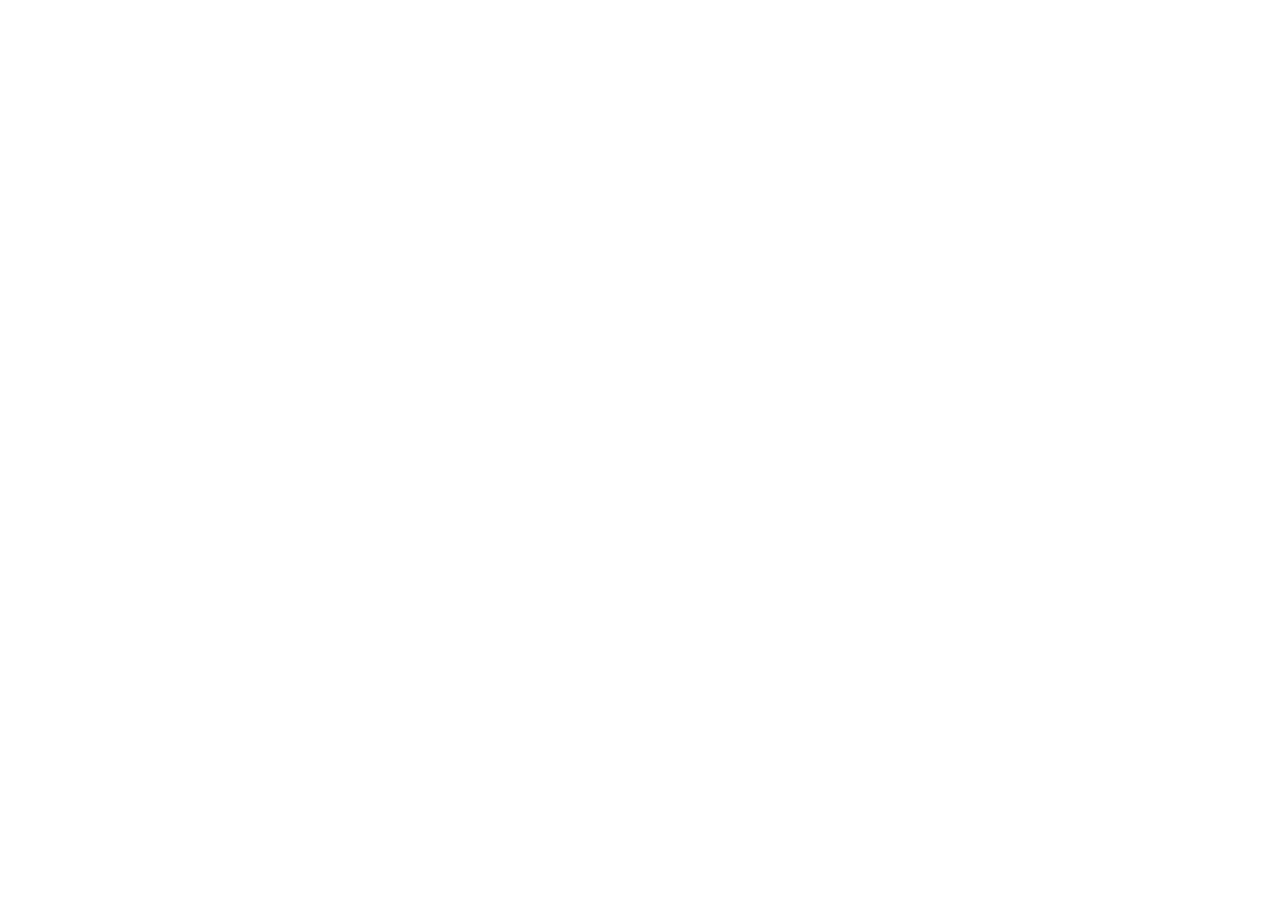
==== public/index.html @ b25719ca "Add Pathfinder Table: PF2e Remaster app for a GM and up to six players Separate GM and player joinin" ====
<!doctype html>
<html lang="en">
<head>
  <meta charset="utf-8">
  <meta name="viewport" content="width=device-width, initial-scale=1">
  <title>Pathfinder Table</title>
  <link rel="stylesheet" href="/css/style.css">
  <link rel="icon" href="data:image/svg+xml,<svg xmlns='http://www.w3.org/2000/svg' viewBox='0 0 32 32'><path d='M16 2 29 9v14L16 30 3 23V9z' fill='%23a33b2b'/><text x='16' y='21' font-size='13' text-anchor='middle' fill='white' font-family='serif'>20</text></svg>">
</head>
<body>
  <div id="app"></div>
  <script type="module" src="/js/main.js"></script>
</body>
</html>
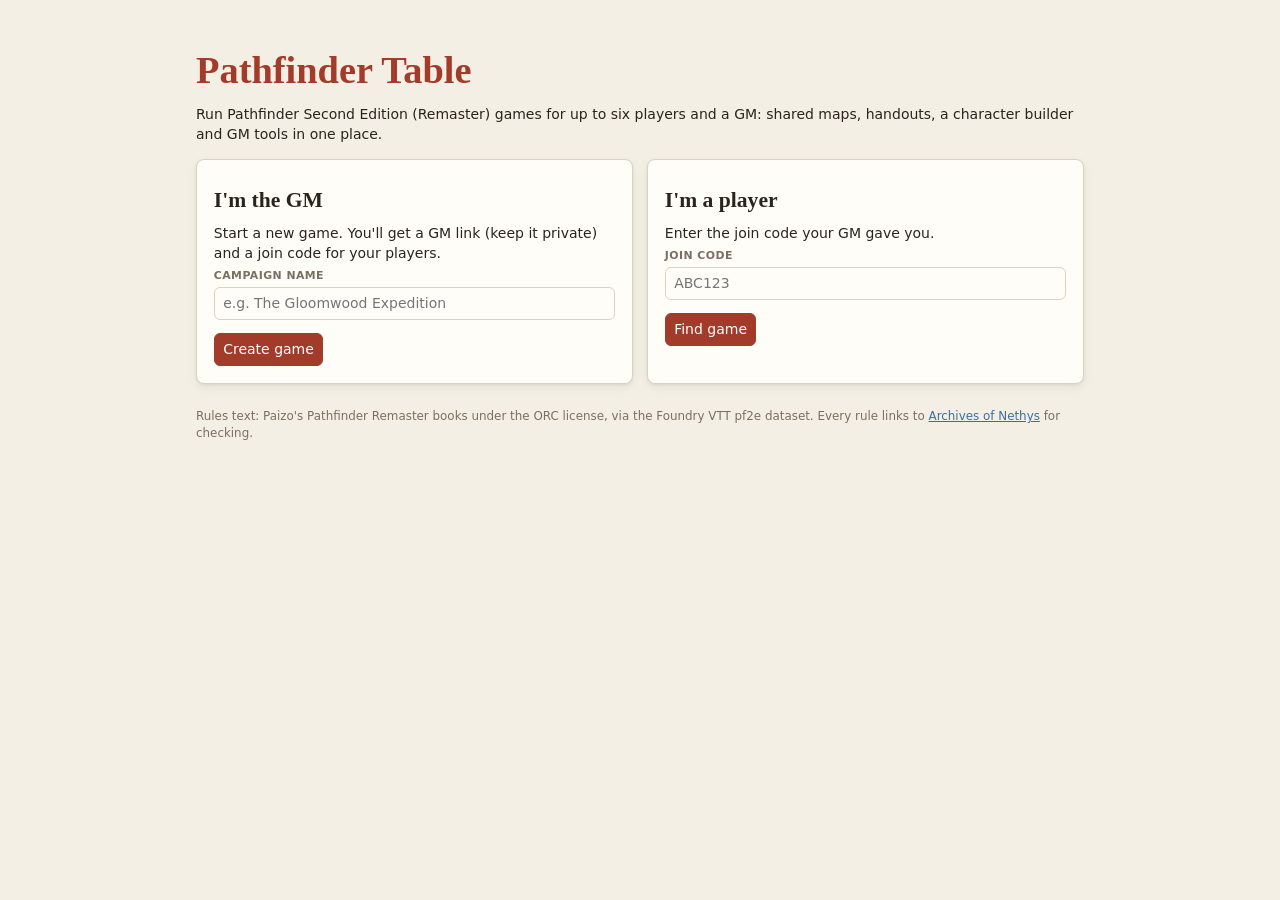
==== commit 2b5ae585: "Add a hosted version that runs without a server The GM's browser runs the shared game engine and kee" ====
--- a/public/index.html
+++ b/public/index.html
@@ -2,13 +2,20 @@
 <html lang="en">
 <head>
   <meta charset="utf-8">
-  <meta name="viewport" content="width=device-width, initial-scale=1">
+  <meta name="viewport" content="width=device-width, initial-scale=1, viewport-fit=cover">
+  <meta name="theme-color" content="#a33b2b">
+  <meta name="apple-mobile-web-app-capable" content="yes">
+  <meta name="mobile-web-app-capable" content="yes">
+  <meta name="apple-mobile-web-app-status-bar-style" content="default">
+  <meta name="apple-mobile-web-app-title" content="PF Table">
+  <link rel="manifest" href="/manifest.webmanifest">
+  <link rel="apple-touch-icon" href="/icons/apple-touch-icon.png">
   <title>Pathfinder Table</title>
-  <link rel="stylesheet" href="/css/style.css">
+  <link rel="stylesheet" href="css/style.css">
   <link rel="icon" href="data:image/svg+xml,<svg xmlns='http://www.w3.org/2000/svg' viewBox='0 0 32 32'><path d='M16 2 29 9v14L16 30 3 23V9z' fill='%23a33b2b'/><text x='16' y='21' font-size='13' text-anchor='middle' fill='white' font-family='serif'>20</text></svg>">
 </head>
 <body>
   <div id="app"></div>
-  <script type="module" src="/js/main.js"></script>
+  <script type="module" src="js/main.js"></script>
 </body>
 </html>
--- a/public/css/style.css
+++ b/public/css/style.css
@@ -0,0 +1,406 @@
+:root {
+  --bg: #f4efe4; --panel: #fffdf8; --panel2: #f0e9db; --ink: #2a241d; --muted: #7a6f62; --line: #ddd2bf;
+  --accent: #a33b2b; --accent-ink: #fff; --accent2: #3b6ea5; --ok: #3d7a3a; --warn: #a86a10;
+  --parchment: #f3e4c0; --parchment-ink: #3b2a14; --radius: 8px; --shadow: 0 1px 3px rgba(0,0,0,.08), 0 4px 12px rgba(0,0,0,.05);
+  font-family: system-ui, -apple-system, "Segoe UI", Roboto, sans-serif; color-scheme: light;
+}
+@media (prefers-color-scheme: dark) {
+  :root:not([data-theme="light"]) { --bg: #17161a; --panel: #211f24; --panel2: #2a272e; --ink: #ece6dc; --muted: #a39a8e; --line: #3a363f;
+    --accent: #c9513d; --accent2: #6b9bd1; --ok: #6cbf68; --warn: #e0a84a; color-scheme: dark; }
+}
+:root[data-theme="dark"] { --bg: #17161a; --panel: #211f24; --panel2: #2a272e; --ink: #ece6dc; --muted: #a39a8e; --line: #3a363f;
+    --accent: #c9513d; --accent2: #6b9bd1; --ok: #6cbf68; --warn: #e0a84a; color-scheme: dark; }
+* { box-sizing: border-box; }
+html, body { margin: 0; height: 100%; }
+body { background: var(--bg); color: var(--ink); font-size: 14px; line-height: 1.45; }
+a { color: var(--accent2); }
+h1, h2, h3, h4 { margin: .4em 0 .3em; font-family: Georgia, "Times New Roman", serif; }
+h2 { font-size: 1.35rem; } h3 { font-size: 1.1rem; } h4 { font-size: .98rem; }
+p { margin: .35em 0; }
+input, select, textarea, button, .button {
+  font: inherit; color: var(--ink); background: var(--panel); border: 1px solid var(--line); border-radius: 6px; padding: .4em .6em;
+}
+textarea { width: 100%; resize: vertical; }
+input[type=checkbox] { width: auto; }
+button, .button { cursor: pointer; background: var(--panel2); text-decoration: none; display: inline-flex; align-items: center; gap: .3em; white-space: nowrap; }
+button:hover:not(:disabled), .button:hover { filter: brightness(.95); }
+button:disabled { opacity: .45; cursor: not-allowed; }
+button.primary { background: var(--accent); color: var(--accent-ink); border-color: var(--accent); }
+button.danger { background: var(--accent); }
+.brand.link { border: none; background: none; padding: 0; font-size: 1em; }
+.big-code { font-size: 1.6em; }
+.dialog { display: flex; flex-direction: column; gap: .6em; }
+button.small, .button.small { padding: .2em .5em; font-size: .85em; }
+button.icon { background: none; border: none; padding: 0 .25em; color: var(--muted); }
+button.link { background: none; border: none; padding: 0; color: var(--accent2); text-align: left; white-space: normal; }
+button.link.strong { font-weight: 600; color: var(--ink); }
+button.active { background: var(--accent2); color: #fff; border-color: var(--accent2); }
+.muted { color: var(--muted); } .warn { color: var(--warn); } .ok { color: var(--ok); } .error { color: var(--accent); }
+.hint { color: var(--muted); font-size: .88em; display: block; margin: .3em 0; }
+.pre { white-space: pre-wrap; }
+.row { display: flex; gap: .5em; align-items: center; }
+.row.wrap { flex-wrap: wrap; } .row.between { justify-content: space-between; } .row.end { justify-content: flex-end; }
+.spacer { flex: 1; }
+.grid2, .grid3 { display: grid; gap: .6em; grid-template-columns: repeat(2, minmax(0, 1fr)); }
+.grid3 { grid-template-columns: repeat(3, minmax(0, 1fr)); }
+.cols2 { display: grid; grid-template-columns: 1fr 1fr; gap: 1em; }
+.field { display: flex; flex-direction: column; gap: .2em; margin: .3em 0; }
+.field .lbl, .lbl { font-size: .78em; text-transform: uppercase; letter-spacing: .04em; color: var(--muted); font-weight: 600; }
+.field input, .field select, .field textarea { width: 100%; }
+.check { display: inline-flex; gap: .3em; align-items: center; }
+.tag { display: inline-block; background: var(--panel2); border: 1px solid var(--line); border-radius: 999px; padding: 0 .55em; font-size: .78em; margin-left: .3em; }
+.code { font-family: ui-monospace, monospace; letter-spacing: .1em; }
+.aon { font-size: .78em; color: var(--accent2); text-decoration: none; white-space: nowrap; }
+.rar { font-size: .7em; text-transform: uppercase; margin-left: .4em; padding: 0 .4em; border-radius: 3px; color: #fff; background: #b07a2a; }
+.rar.rare { background: #2b4f9e; } .rar.unique { background: #7a2b9e; }
+ul.plain { list-style: none; padding: 0; margin: .3em 0; } ul.plain li { padding: .2em 0; }
+.loading, .empty { padding: 3em; text-align: center; color: var(--muted); }
+.empty pre { text-align: left; display: inline-block; background: var(--panel2); padding: 1em; border-radius: 6px; }
+
+/* landing */
+.landing { max-width: 920px; margin: 0 auto; padding-block: 2em; padding-left: max(16px, env(safe-area-inset-left, 0px)); padding-right: max(16px, env(safe-area-inset-right, 0px)); }
+.hero h1 { font-size: 2.4rem; margin-bottom: 0; color: var(--accent); }
+.cards { display: grid; grid-template-columns: 1fr 1fr; gap: 1em; margin: 1em 0; }
+.card { background: var(--panel); border: 1px solid var(--line); border-radius: var(--radius); padding: 1.2em; box-shadow: var(--shadow); }
+.card button.primary { margin-top: .6em; }
+.recent li { display: flex; gap: .5em; align-items: center; }
+footer { color: var(--muted); font-size: .85em; margin-top: 2em; }
+.seats { display: grid; grid-template-columns: repeat(3, 1fr); gap: .5em; margin: .5em 0 1em; }
+.seat { flex-direction: column; align-items: flex-start; padding: .6em; white-space: normal; }
+.seat.chosen { outline: 2px solid var(--accent); }
+
+/* app layout */
+.topbar { display: flex; gap: .7em; align-items: center; padding-block: .5em; padding-left: max(16px, env(safe-area-inset-left, 0px)); padding-right: max(16px, env(safe-area-inset-right, 0px)); background: var(--panel); border-bottom: 1px solid var(--line); position: sticky; top: 0; z-index: 5; flex-wrap: wrap; }
+.brand { font-family: Georgia, serif; font-weight: 700; color: var(--accent); text-decoration: none; }
+.topbar .title { font-weight: 600; }
+.layout { display: grid; grid-template-columns: minmax(0, 1fr) 340px; height: calc(100vh - 49px); }
+.main { overflow: auto; padding-block: 0 2em; padding-left: max(16px, env(safe-area-inset-left, 0px)); padding-right: max(16px, env(safe-area-inset-right, 0px)); }
+.side { border-left: 1px solid var(--line); background: var(--panel); display: flex; flex-direction: column; min-height: 0; }
+.side .grow { flex: 1; min-height: 0; display: flex; flex-direction: column; }
+body.offline .topbar::after { content: "Reconnecting…"; color: var(--warn); }
+.tabs { display: flex; gap: .2em; flex-wrap: wrap; position: sticky; top: 0; background: var(--bg); padding: .6em 0; z-index: 3; border-bottom: 1px solid var(--line); margin-bottom: .6em; }
+.tabs button { background: none; border: 1px solid transparent; }
+.tabs button.active { background: var(--panel); border-color: var(--line); color: var(--ink); font-weight: 600; }
+.badge { background: var(--accent); color: #fff; border-radius: 999px; padding: 0 .4em; font-size: .75em; }
+.bsec { background: var(--panel); border: 1px solid var(--line); border-radius: var(--radius); padding: .8em 1em; margin: .7em 0; }
+
+/* log */
+.log-panel { display: flex; flex-direction: column; flex: 1; min-height: 0; padding: .5em; gap: .4em; border-top: 1px solid var(--line); }
+.log { flex: 1; overflow-y: auto; display: flex; flex-direction: column; gap: .35em; min-height: 120px; }
+.log-chat { font-size: .92em; }
+.log-system { font-size: .85em; color: var(--muted); font-style: italic; }
+.log-roll { background: var(--panel2); border-radius: 6px; padding: .35em .55em; border-left: 3px solid var(--accent2); }
+.log-roll.private { border-left-color: var(--warn); opacity: .9; }
+.log-roll.nat20 { border-left-color: var(--ok); } .log-roll.nat1 { border-left-color: var(--accent); }
+.roll-total .total { font-size: 1.4em; font-weight: 700; font-family: Georgia, serif; }
+.outcome { font-weight: 600; font-size: .85em; }
+.outcome.o0 { color: var(--accent); } .outcome.o1 { color: var(--warn); } .outcome.o2 { color: var(--ok); } .outcome.o3 { color: var(--ok); text-transform: uppercase; }
+.dice-row { display: flex; flex-wrap: wrap; gap: .25em; align-items: center; }
+.log-panel .row input:not([type]) { flex: 1; min-width: 0; }
+
+/* initiative */
+.initiative { padding: .5em; max-height: 45vh; overflow: auto; }
+.ini-list { list-style: none; padding: 0; margin: .3em 0; }
+.ini-list li { display: grid; grid-template-columns: 2.2em 1fr auto; gap: .2em .4em; align-items: center; padding: .25em .35em; border-radius: 5px; border-left: 3px solid transparent; }
+.ini-list li.current { background: var(--panel2); border-left-color: var(--accent); font-weight: 600; }
+.ini-list li.enemy .name { color: var(--accent); } .ini-list li.pc .name { color: var(--accent2); } .ini-list li.ally .name { color: var(--ok); }
+.ini-list li.hidden-entry { opacity: .55; }
+.ini-list .init { font-weight: 700; text-align: center; background: var(--panel2); border-radius: 4px; }
+.ini-list .ini-ctl { grid-column: 1 / -1; display: flex; gap: .2em; justify-content: flex-end; }
+.ini-list .conds { grid-column: 2 / -1; color: var(--warn); }
+
+/* builder */
+.builder-head { display: flex; justify-content: space-between; align-items: center; flex-wrap: wrap; gap: .5em; }
+.builder-cols { display: grid; grid-template-columns: minmax(0, 1fr) 270px; gap: 1em; align-items: start; }
+.builder-summary { position: sticky; top: 3.5em; background: var(--panel); border: 1px solid var(--line); border-radius: var(--radius); padding: .8em; max-height: calc(100vh - 120px); overflow: auto; }
+.attr-grid { display: grid; grid-template-columns: repeat(6, 1fr); gap: .25em; text-align: center; }
+.attr { background: var(--panel2); border-radius: 6px; padding: .2em; display: flex; flex-direction: column; }
+.attr span { font-size: .7em; color: var(--muted); }
+.attr strong { font-size: 1.15em; }
+table.mini { border-collapse: collapse; width: 100%; font-size: .92em; margin: .3em 0; }
+table.mini td, table.mini th { padding: .2em .4em; border-bottom: 1px solid var(--line); text-align: left; }
+table.mini.dc th { color: var(--muted); font-weight: 400; }
+.skill-list > div { display: flex; justify-content: space-between; font-size: .9em; }
+.issues { background: rgba(168,106,16,.12); border-radius: 6px; padding: .4em .7em; margin-top: .6em; }
+.issues ul { margin: 0; padding-left: 1.1em; font-size: .88em; }
+.chips { display: flex; flex-wrap: wrap; gap: .3em; margin: .3em 0; }
+.chip { border-radius: 999px; padding: .2em .65em; font-size: .88em; background: var(--panel2); border: 1px solid var(--line); display: inline-flex; gap: .2em; align-items: center; }
+.chip.on { background: var(--accent2); color: #fff; border-color: var(--accent2); }
+.chip.on button.icon { color: #fff; }
+.chip.add { border-style: dashed; }
+.boost-row { display: flex; gap: .3em; align-items: center; flex-wrap: wrap; margin: .3em 0; }
+.boost-row .lbl { min-width: 12em; }
+.info-cards { display: grid; grid-template-columns: repeat(auto-fill, minmax(240px, 1fr)); gap: .5em; margin-top: .6em; }
+.info-card { background: var(--panel2); border-radius: 6px; padding: .5em .7em; font-size: .9em; }
+.rich.collapsed { max-height: 4.2em; overflow: hidden; -webkit-mask-image: linear-gradient(#000 50%, transparent); mask-image: linear-gradient(#000 50%, transparent); }
+.rich p { margin: .3em 0; } .rich hr { border: none; border-top: 1px solid var(--line); }
+.feat-slots { display: flex; flex-direction: column; gap: .3em; }
+.feat-slot { display: grid; grid-template-columns: 2.2em 6em 1fr auto auto; gap: .4em; align-items: center; }
+.feat-slot .lvl { font-weight: 700; text-align: center; background: var(--panel2); border-radius: 4px; }
+.feat-slot .kind { color: var(--muted); font-size: .88em; }
+.feat-slot button.empty { border-style: dashed; color: var(--muted); }
+.feat-slot > button:nth-child(3) { justify-content: flex-start; }
+.weapon-row { display: grid; grid-template-columns: 8em 1fr auto auto auto; gap: .4em; align-items: center; margin: .25em 0; }
+.spell-rank { margin: .4em 0; }
+.picker-list { max-height: 60vh; overflow: auto; margin-top: .5em; }
+.pick { border-bottom: 1px solid var(--line); padding: .45em 0; }
+.pick.taken { opacity: .5; }
+.pick small { display: block; }
+
+/* sheet */
+.sheet-head { display: flex; gap: .8em; align-items: center; }
+.sheet-head > div:nth-child(2) { flex: 1; }
+.token-dot { width: 2.6em; height: 2.6em; border-radius: 50%; color: #fff; display: flex; align-items: center; justify-content: center; font-weight: 700; font-size: 1.2em; flex: none; }
+.token-dot.small { width: 1.6em; height: 1.6em; font-size: .75em; }
+.sheet-vitals { display: grid; grid-template-columns: 1.6fr repeat(4, 1fr); gap: .5em; margin: .6em 0; }
+.vital { background: var(--panel); border: 1px solid var(--line); border-radius: var(--radius); padding: .5em; display: flex; flex-direction: column; gap: .25em; }
+.vital .big { font-size: 2em; font-family: Georgia, serif; }
+.hpbar { height: 6px; background: var(--panel2); border-radius: 3px; overflow: hidden; }
+.hpbar div { height: 100%; background: var(--ok); }
+.rollable { display: flex; justify-content: space-between; gap: .5em; width: 100%; background: var(--panel2); }
+.rollable:hover { background: var(--accent2); color: #fff; }
+.pip { width: 1.8em; justify-content: center; padding: .1em; opacity: .4; }
+.pip.on { opacity: 1; color: var(--warn); }
+.conditions { margin: .4em 0; }
+.sheet-cols { display: grid; grid-template-columns: 1fr 1.2fr 1fr; gap: 1em; }
+.sheet .skills { display: flex; flex-direction: column; gap: .2em; }
+.sheet .skill.untrained { opacity: .7; }
+.strike { background: var(--panel); border: 1px solid var(--line); border-radius: 6px; padding: .4em .6em; margin: .3em 0; }
+.sheet.compact .sheet-cols { grid-template-columns: 1fr 1fr; }
+
+/* map */
+.map-view { display: flex; flex-direction: column; gap: .4em; min-width: 0; max-width: 100%; }
+.map-toolbar { display: flex; gap: .25em; flex-wrap: wrap; align-items: center; }
+.map-wrap { overflow: auto; max-height: 70vh; border: 1px solid var(--line); border-radius: 6px; background: var(--panel2); }
+.map-canvas { display: block; cursor: crosshair; touch-action: none; }
+.map-status { font-size: .8em; min-width: 12em; }
+.tokens-list { margin: .5em 0; }
+
+/* GM */
+.seat-grid { display: grid; grid-template-columns: repeat(auto-fill, minmax(230px, 1fr)); gap: .7em; }
+.seat-card { background: var(--panel); border: 1px solid var(--line); border-radius: var(--radius); padding: .7em; }
+.seat-card.open { border-style: dashed; }
+.seat-card.companion { border-color: var(--ok); }
+.notes { display: flex; flex-direction: column; gap: .4em; margin-top: .5em; }
+.note { background: var(--panel); border: 1px solid var(--line); border-radius: 6px; padding: .5em .7em; }
+.note.public { border-left: 3px solid var(--ok); }
+.plot-item { border-bottom: 1px dashed var(--line); padding: .5em 0; }
+.ai-out { white-space: pre-wrap; background: var(--panel2); border-radius: 6px; padding: .7em; margin: .5em 0; border-left: 3px solid #8a5a9e; }
+.ai-out:empty { display: none; }
+.big-dc { font-size: 2.2em; font-family: Georgia, serif; font-weight: 700; margin: .2em 0; }
+.ref-list { margin-top: .5em; }
+.ref-list.short { max-height: 55vh; overflow: auto; }
+.ref-item { border-bottom: 1px solid var(--line); padding: .35em 0; }
+.ref-item small { display: block; }
+.reference .row input { flex: 1; }
+.quick-rules { display: grid; grid-template-columns: repeat(auto-fill, minmax(280px, 1fr)); gap: .7em; }
+.quick-rules section { background: var(--panel); border: 1px solid var(--line); border-radius: 6px; padding: .6em .8em; }
+.statblock { font-size: .93em; }
+.statblock hr { border: none; border-top: 2px solid var(--accent); margin: .3em 0; }
+.statblock .ability { margin: .3em 0; }
+.traits { display: flex; flex-wrap: wrap; gap: .2em; margin: .2em 0; }
+.traits span { background: #5b1e16; color: #fff; text-transform: uppercase; font-size: .7em; padding: .1em .45em; font-weight: 700; letter-spacing: .03em; }
+.secret { color: var(--warn); }
+.scene-brief ul { padding-left: 1.2em; }
+
+/* handouts */
+.handout-grid { display: grid; grid-template-columns: repeat(auto-fill, minmax(320px, 1fr)); gap: 1em; }
+.handout-card { background: var(--panel); border: 1px solid var(--line); border-radius: var(--radius); padding: .7em; display: flex; flex-direction: column; gap: .5em; }
+.mini-preview { max-height: 260px; overflow: hidden; -webkit-mask-image: linear-gradient(#000 75%, transparent); mask-image: linear-gradient(#000 75%, transparent); }
+.handout-editor { display: grid; grid-template-columns: 1fr 1fr; gap: 1em; }
+.handout { background: var(--parchment); color: var(--parchment-ink); font-family: Georgia, "Palatino Linotype", serif; padding: 1.5em 1.7em; border-radius: 3px;
+  box-shadow: inset 0 0 40px rgba(120,80,20,.25), 0 2px 8px rgba(0,0,0,.2); position: relative; font-size: 15px; line-height: 1.55; }
+.handout h2, .handout h3 { color: #4a2b0e; margin-top: 0; }
+.handout .salute { font-style: italic; }
+.handout .sign { text-align: right; font-style: italic; margin-top: 1em; }
+.handout .seal { position: absolute; right: 1em; bottom: -.6em; width: 2.6em; height: 2.6em; border-radius: 50%; background: #8c1d14; color: #f3d9a0; display: flex; align-items: center; justify-content: center; font-weight: 700; box-shadow: 0 2px 4px rgba(0,0,0,.3); }
+.ho-notice { text-align: center; border: 3px double #6b4a22; }
+.ho-notice h2 { font-size: 2.2em; letter-spacing: .12em; margin: 0; }
+.ho-notice .reward { font-weight: 700; font-size: 1.1em; }
+.ho-journal { background: #efe6cf; font-style: italic; }
+.ho-prophecy { text-align: center; font-style: italic; background: #e8d9b0; }
+.ho-clue { background: #f7efd8; transform: rotate(-.6deg); font-family: "Comic Sans MS", "Bradley Hand", cursive, Georgia; }
+.ho-item, .ho-creature, .ho-npc { background: #fbf6ea; font-family: system-ui, sans-serif; font-size: 14px; }
+.ho-mapfrag img { max-width: 100%; display: block; margin: 0 auto; filter: sepia(.35); border: 1px solid #6b4a22; }
+.handout .traits span { background: #5b1e16; }
+body.print-handout { background: #fff; padding: 2em; }
+@media print { body.print-handout .handout { box-shadow: none; } }
+
+/* modal & toast */
+.modal-back { position: fixed; inset: 0; background: rgba(0,0,0,.45); display: flex; align-items: flex-start; justify-content: center; padding: 4vh 1em; z-index: 20; overflow: auto; }
+.modal { background: var(--bg); border-radius: 10px; width: min(640px, 100%); box-shadow: 0 10px 40px rgba(0,0,0,.35); }
+.modal.wide { width: min(1100px, 100%); }
+.modal-head { display: flex; justify-content: space-between; align-items: center; padding: .6em 1em; border-bottom: 1px solid var(--line); }
+.modal-body { padding: 1em; max-height: 82vh; overflow: auto; }
+#toasts { position: fixed; bottom: 1em; left: 50%; transform: translateX(-50%); display: flex; flex-direction: column; gap: .4em; z-index: 30; }
+.toast { background: #2a241d; color: #fff; padding: .55em 1em; border-radius: 6px; box-shadow: var(--shadow); transition: opacity .6s; }
+.toast.error { background: var(--accent); }
+.toast.out { opacity: 0; }
+
+/* shared bits used by the phone layout */
+.menu-btn, .sum-bar, .mobile-only { display: none; }
+.icon-btn { background: none; border: none; font-size: 1.4em; line-height: 1; padding: .1em .4em; }
+.code-btn { font-family: inherit; }
+.num-input { width: 4.5em; }
+.dc-input { width: 4.5em; }
+.as-input { width: 8em; }
+.grow-input { flex: 1; min-width: 0; }
+.ini-add { margin-top: .3em; }
+.ini-add summary { cursor: pointer; color: var(--accent2); font-size: .9em; padding: .2em 0; }
+.ini-add[open] > * + * { margin-top: .3em; }
+.ini-add .row { width: 100%; }
+.map-toolbar { display: flex; gap: .4em; align-items: center; flex-wrap: wrap; }
+.map-tools, .map-zoom { display: flex; gap: .25em; align-items: center; flex-wrap: wrap; }
+.map-zoom { margin-left: auto; }
+.play-tab { display: flex; flex-direction: column; }
+.sheet-back { position: fixed; inset: 0; background: rgba(0,0,0,.4); z-index: 40; display: flex; align-items: flex-end; justify-content: center; }
+.action-sheet { background: var(--bg); width: min(520px, 100%); border-radius: 14px 14px 0 0; padding: .5em .5em calc(.6em + env(safe-area-inset-bottom)); display: flex; flex-direction: column; gap: .15em; max-height: 80vh; overflow: auto; }
+.as-title { font-weight: 700; padding: .5em .8em; color: var(--muted); font-size: .9em; }
+.as-item { display: flex; align-items: center; gap: .7em; width: 100%; padding: .85em .9em; font-size: 1.02rem; background: var(--panel); border: none; border-radius: 10px; color: var(--ink); text-decoration: none; text-align: left; white-space: normal; }
+.as-item.active { background: var(--accent2); color: #fff; }
+.as-item.cancel { justify-content: center; margin-top: .3em; font-weight: 600; }
+.as-icon { width: 1.6em; text-align: center; }
+
+/* tablets: keep the side column, just narrower */
+@media (max-width: 1100px) and (min-width: 761px) {
+  .layout { grid-template-columns: minmax(0, 1fr) 290px; }
+  .builder-cols, .sheet-cols, .handout-editor, .cols2 { grid-template-columns: 1fr; }
+  .builder-summary { position: static; max-height: none; }
+  .sheet-vitals { grid-template-columns: 1fr 1fr; }
+  .cards { grid-template-columns: 1fr; }
+}
+
+/* ================= phones ================= */
+@media (max-width: 760px) {
+  body { font-size: 15px; -webkit-tap-highlight-color: transparent; }
+  /* 16px inputs stop iOS from zooming in on focus */
+  input, select, textarea { font-size: 16px; }
+  button, .button { min-height: 40px; }
+  button.small, .button.small { min-height: 34px; padding: .3em .65em; font-size: .9em; }
+  button.icon { min-height: 32px; min-width: 32px; justify-content: center; }
+  .hide-mobile, .top-actions, .brand, .tool-text, .map-status { display: none !important; }
+  .menu-btn { display: inline-flex; min-height: 40px; }
+  .mobile-only { display: initial; }
+
+  .topbar { padding-block: .35em; top: env(safe-area-inset-top, 0px); gap: .5em; flex-wrap: nowrap; }
+  body::before { content: ""; position: fixed; inset: 0 0 auto; height: env(safe-area-inset-top, 0px); z-index: 10; background: var(--panel); }
+  .topbar .title { overflow: hidden; text-overflow: ellipsis; white-space: nowrap; min-width: 0; flex: 0 1 auto; }
+  .topbar .tag { white-space: nowrap; overflow: hidden; text-overflow: ellipsis; max-width: 40vw; }
+  .layout { display: block; height: auto; }
+  .side { display: none; }
+  .main { overflow: visible; padding-block: .3em calc(76px + env(safe-area-inset-bottom, 0px)); padding-left: max(16px, env(safe-area-inset-left, 0px)); padding-right: max(16px, env(safe-area-inset-right, 0px)); }
+  .main:has(.play-tab) { padding-bottom: calc(66px + env(safe-area-inset-bottom)); }
+
+  /* bottom navigation */
+  .tabs.bottom-nav { position: fixed; left: 0; right: 0; bottom: 0; top: auto; z-index: 15; margin: 0; padding: .25em max(.25em, env(safe-area-inset-right, 0px)) calc(.25em + env(safe-area-inset-bottom, 0px)) max(.25em, env(safe-area-inset-left, 0px));
+    background: var(--panel); border-top: 1px solid var(--line); border-bottom: none; display: grid; grid-auto-flow: column; grid-auto-columns: 1fr; gap: 0; box-shadow: 0 -2px 10px rgba(0,0,0,.06); }
+  .bottom-nav button { flex-direction: column; gap: .05em; border: none; background: none; padding: .3em .1em; min-height: 52px; color: var(--muted); border-radius: 8px; }
+  .bottom-nav button.active { color: var(--accent); background: var(--panel2); font-weight: 600; }
+  .nav-icon { font-size: 1.35em; line-height: 1.1; position: relative; }
+  .nav-icon .badge { position: absolute; top: -.3em; right: -.9em; font-size: .55em; padding: .05em .45em; }
+  .nav-label { font-size: .7rem; white-space: nowrap; overflow: hidden; text-overflow: ellipsis; max-width: 100%; }
+
+  .bsec { padding: .7em .8em; margin: .5em 0; }
+  .main .row:not(.scroll-row):not(.chat-row):not(.between) { flex-wrap: wrap; }
+  .main .row.between { gap: .4em; }
+  .field { min-width: 0; }
+  .map-wrap { min-width: 0; max-width: 100%; }
+  pre, .empty pre { white-space: pre-wrap; word-break: break-all; max-width: 100%; }
+  .empty { padding: 1.5em .5em; }
+  .bottom-nav button { min-width: 0; }
+  .grid2, .grid3, .seats, .cols2, .cards, .builder-cols, .sheet-cols, .handout-editor { grid-template-columns: 1fr; }
+  .row.wrap.scroll-row { flex-wrap: nowrap; overflow-x: auto; padding-bottom: .3em; -webkit-overflow-scrolling: touch; scrollbar-width: none; }
+  .scroll-row > * { flex: none; }
+  .landing { padding-block: 1em calc(1em + env(safe-area-inset-bottom, 0px)); }
+  .hero h1 { font-size: 1.9rem; }
+  h2 { font-size: 1.2rem; }
+
+  /* modals become full-screen pages */
+  .modal-back { padding: 0; align-items: stretch; }
+  .modal, .modal.wide { width: 100%; min-height: 100%; border-radius: 0; display: flex; flex-direction: column; }
+  .modal-head { position: sticky; top: 0; background: var(--bg); z-index: 2; padding-top: calc(.6em + env(safe-area-inset-top)); }
+  .modal-head .icon { font-size: 1.3em; }
+  .modal-body { max-height: none; flex: 1; padding: .8em .8em calc(1.5em + env(safe-area-inset-bottom)); }
+  .picker-list { max-height: none; }
+  .modal .row:has(> input) { flex-wrap: wrap; }
+  #toasts { bottom: calc(80px + env(safe-area-inset-bottom)); width: calc(100% - 2em); }
+  .toast { text-align: center; }
+
+  /* chat & initiative tab */
+  .play-tab { height: calc(100dvh - 140px - env(safe-area-inset-top) - env(safe-area-inset-bottom)); min-height: 360px; }
+  .play-tab .initiative { max-height: none; padding: 0; flex: none; }
+  .play-tab .log-panel { flex: 1; min-height: 0; display: flex; flex-direction: column; }
+  .play-tab .log { flex: 1; min-height: 100px; height: auto; }
+  .log-controls { display: flex; flex-direction: column; gap: .35em; padding-top: .3em; border-top: 1px solid var(--line); }
+  .play-tab .log-panel { border: 1px solid var(--line); border-radius: var(--radius); background: var(--panel); margin-top: .6em; padding: .5em; }
+  .dice-row { flex-wrap: nowrap; overflow-x: auto; scrollbar-width: none; }
+  .dice-row .die { flex: none; min-width: 42px; justify-content: center; }
+  .chat-row { flex-wrap: wrap; }
+  .chat-row input:not(.as-input) { flex: 1; min-width: 0; }
+  .chat-row .as-input { width: 100%; }
+  .ini-list li { padding: .35em .3em; }
+  .play-tab .ini-list { max-height: 26vh; overflow-y: auto; border-bottom: 1px solid var(--line); }
+  .ini-list .num-input { width: 3.8em; min-height: 34px; }
+  .ini-list .ini-ctl { flex-wrap: wrap; }
+
+  /* builder */
+  .builder-head { position: sticky; top: 0; z-index: 4; background: var(--bg); padding: .3em 0; }
+  .builder-head h2 { font-size: 1.1rem; margin: 0; }
+  .builder-head .row { flex: 1; justify-content: flex-end; }
+  .builder-summary { position: fixed; left: 0; right: 0; bottom: calc(62px + env(safe-area-inset-bottom)); top: auto; z-index: 12; max-height: 2.9em; overflow: hidden;
+    border-radius: 12px 12px 0 0; padding: 0 .8em; box-shadow: 0 -4px 14px rgba(0,0,0,.12); transition: max-height .2s; }
+  .builder-summary.open { max-height: 70vh; overflow: auto; padding-bottom: 1em; }
+  .modal .builder-summary { bottom: 0; }
+  .sum-bar { display: flex; width: 100%; gap: .6em; align-items: center; justify-content: space-between; background: none; border: none; padding: .55em 0; min-height: 2.9em; position: sticky; top: 0; background: var(--panel); z-index: 1; }
+  .sum-bar strong { overflow: hidden; text-overflow: ellipsis; white-space: nowrap; max-width: 35%; }
+  .sum-bar .chev { transition: transform .2s; }
+  .builder-summary.open .chev { transform: rotate(180deg); }
+  .sum-title { display: none; }
+  .builder-form { padding-bottom: 3.5em; }
+  .boost-row { gap: .35em; }
+  .boost-row .lbl { min-width: 100%; }
+  .boost-row .chip { min-width: 3.4em; justify-content: center; min-height: 38px; }
+  .chips .chip { min-height: 34px; }
+  .feat-slot { display: flex; flex-wrap: wrap; gap: .35em; padding: .3em 0; border-bottom: 1px dashed var(--line); }
+  .feat-slot > button:nth-child(3) { flex: 1 1 60%; white-space: normal; text-align: left; }
+  .weapon-row { display: flex; flex-wrap: wrap; gap: .35em; padding: .4em 0; border-bottom: 1px dashed var(--line); }
+  .weapon-row small { width: 100%; }
+  .info-cards { grid-template-columns: 1fr; }
+
+  /* sheet */
+  .sheet-head h2 { font-size: 1.2rem; margin: 0; }
+  .sheet-vitals { grid-template-columns: 1fr 1fr; }
+  .sheet-vitals .vital.hp { grid-column: 1 / -1; }
+  .vital.hp .row { flex-wrap: wrap; }
+  .rollable { min-height: 42px; align-items: center; }
+  .strike .row { flex-wrap: wrap; }
+  .strike .row button { flex: 1 1 auto; justify-content: center; }
+  .attr-grid { gap: .2em; }
+
+  /* map: fill the screen, toolbar scrolls sideways */
+  .map-toolbar { flex-wrap: nowrap; overflow-x: auto; scrollbar-width: none; padding-bottom: .2em; }
+  .map-tools, .map-zoom { flex-wrap: nowrap; }
+  .map-tools button, .map-zoom button { min-width: 42px; justify-content: center; font-size: 1.05em; }
+  .map-wrap { max-height: none; height: calc(100dvh - 215px); min-height: 260px; }
+  .map-title { margin: .2em 0; font-size: 1rem; }
+  .table-tab .map-wrap { height: calc(100dvh - 250px); }
+
+  /* lists & cards */
+  .handout-grid { grid-template-columns: 1fr; }
+  .seat-grid { grid-template-columns: 1fr; }
+  .quick-rules { grid-template-columns: 1fr; }
+  .reference > .row { flex-wrap: wrap; }
+  .reference > .row input { flex: 1 1 100%; order: 3; }
+  .ref-item .row button.link { min-height: 32px; }
+  .notes .note .row { flex-wrap: wrap; }
+  .plot-item .row { flex-wrap: wrap; }
+  .enc-builder > .row { gap: .3em .6em; }
+  .encounter table.mini td { padding: .3em .2em; }
+  .ref-list.short { max-height: 45vh; }
+  .statblock { font-size: .95em; }
+  .handout { padding: 1.1em 1.2em; font-size: 15px; }
+  .ho-notice h2 { font-size: 1.7em; }
+  .mini-preview { max-height: 220px; }
+}
+.install-hint { display: none; }
+@media (max-width: 760px) { .install-hint { display: block; } }
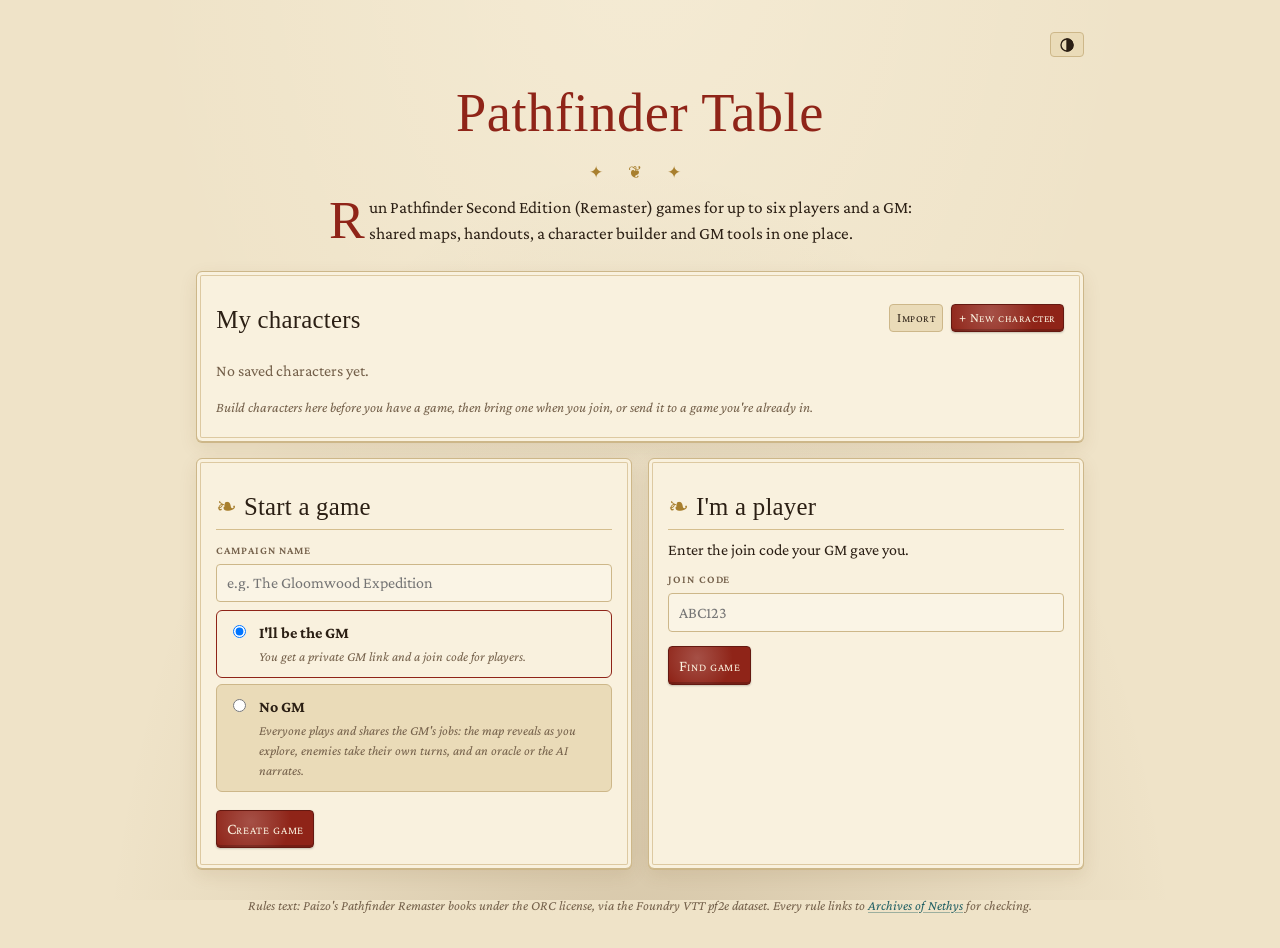
==== commit 338657cb: "Storybook theme, light/dark switch, custom heritages, grouped classes Restyles the app as a storyboo" ====
--- a/public/index.html
+++ b/public/index.html
@@ -11,6 +11,9 @@
   <link rel="manifest" href="/manifest.webmanifest">
   <link rel="apple-touch-icon" href="/icons/apple-touch-icon.png">
   <title>Pathfinder Table</title>
+  <link rel="preconnect" href="https://fonts.googleapis.com">
+  <link rel="preconnect" href="https://fonts.gstatic.com" crossorigin>
+  <link rel="stylesheet" href="https://fonts.googleapis.com/css2?family=Crimson+Pro:ital,wght@0,400;0,600;1,400&family=IM+Fell+English:ital@0;1&display=swap">
   <link rel="stylesheet" href="css/style.css">
   <link rel="icon" href="data:image/svg+xml,<svg xmlns='http://www.w3.org/2000/svg' viewBox='0 0 32 32'><path d='M16 2 29 9v14L16 30 3 23V9z' fill='%23a33b2b'/><text x='16' y='21' font-size='13' text-anchor='middle' fill='white' font-family='serif'>20</text></svg>">
 </head>
--- a/public/css/style.css
+++ b/public/css/style.css
@@ -1,15 +1,18 @@
 :root {
-  --bg: #f4efe4; --panel: #fffdf8; --panel2: #f0e9db; --ink: #2a241d; --muted: #7a6f62; --line: #ddd2bf;
-  --accent: #a33b2b; --accent-ink: #fff; --accent2: #3b6ea5; --ok: #3d7a3a; --warn: #a86a10;
-  --parchment: #f3e4c0; --parchment-ink: #3b2a14; --radius: 8px; --shadow: 0 1px 3px rgba(0,0,0,.08), 0 4px 12px rgba(0,0,0,.05);
-  font-family: system-ui, -apple-system, "Segoe UI", Roboto, sans-serif; color-scheme: light;
+  /* Storybook: an illustrated fairy-tale book. Paper pages and iron-gall ink by day,
+     a candlelit leather-bound copy by night. Rubric red for actions, deep teal ink for links,
+     gold leaf for ornaments. */
+  --bg: #efe3c8; --panel: #f9f1de; --panel2: #eadbb8; --ink: #2b1f14; --muted: #74604a; --line: #cdb789; --gold: #a87f2e; --accent: #8f2418; --accent-ink: #fbf3e0; --accent2: #1f5f63; --ok: #47662a; --warn: #9a5f12; --page-shade: rgba(110, 72, 20, .10); --vignette: rgba(92, 58, 14, .18);
+  --parchment: #f3e4c0; --parchment-ink: #3b2a14; --radius: 6px;
+  --shadow: 0 1px 0 var(--line), 0 6px 18px var(--page-shade);
+  --font-display: "IM Fell English", "IM FELL English", Georgia, "Times New Roman", serif;
+  --font-body: "Crimson Pro", "Iowan Old Style", "Palatino Linotype", Palatino, Georgia, serif;
+  font-family: var(--font-body); color-scheme: light;
 }
 @media (prefers-color-scheme: dark) {
-  :root:not([data-theme="light"]) { --bg: #17161a; --panel: #211f24; --panel2: #2a272e; --ink: #ece6dc; --muted: #a39a8e; --line: #3a363f;
-    --accent: #c9513d; --accent2: #6b9bd1; --ok: #6cbf68; --warn: #e0a84a; color-scheme: dark; }
-}
-:root[data-theme="dark"] { --bg: #17161a; --panel: #211f24; --panel2: #2a272e; --ink: #ece6dc; --muted: #a39a8e; --line: #3a363f;
-    --accent: #c9513d; --accent2: #6b9bd1; --ok: #6cbf68; --warn: #e0a84a; color-scheme: dark; }
+  :root:not([data-theme="light"]) { --bg: #1a140f; --panel: #271e16; --panel2: #31261b; --ink: #ecdcbc; --muted: #b19b7b; --line: #4d3c29; --gold: #caa55a; --accent: #d26a4f; --accent-ink: #1a120c; --accent2: #78b4ad; --ok: #95bb6a; --warn: #e0a64e; --page-shade: rgba(0, 0, 0, .28); --vignette: rgba(0, 0, 0, .55); color-scheme: dark; }
+}
+:root[data-theme="dark"] { --bg: #1a140f; --panel: #271e16; --panel2: #31261b; --ink: #ecdcbc; --muted: #b19b7b; --line: #4d3c29; --gold: #caa55a; --accent: #d26a4f; --accent-ink: #1a120c; --accent2: #78b4ad; --ok: #95bb6a; --warn: #e0a64e; --page-shade: rgba(0, 0, 0, .28); --vignette: rgba(0, 0, 0, .55); color-scheme: dark; }
 * { box-sizing: border-box; }
 html, body { margin: 0; height: 100%; }
 body { background: var(--bg); color: var(--ink); font-size: 14px; line-height: 1.45; }
@@ -62,7 +65,7 @@
 .hero h1 { font-size: 2.4rem; margin-bottom: 0; color: var(--accent); }
 .cards { display: grid; grid-template-columns: 1fr 1fr; gap: 1em; margin: 1em 0; }
 .card { background: var(--panel); border: 1px solid var(--line); border-radius: var(--radius); padding: 1.2em; box-shadow: var(--shadow); }
-.card button.primary { margin-top: .6em; }
+.card > button.primary { margin-top: .6em; }
 .recent li { display: flex; gap: .5em; align-items: center; }
 footer { color: var(--muted); font-size: .85em; margin-top: 2em; }
 .seats { display: grid; grid-template-columns: repeat(3, 1fr); gap: .5em; margin: .5em 0 1em; }
@@ -404,3 +407,134 @@
 }
 .install-hint { display: none; }
 @media (max-width: 760px) { .install-hint { display: block; } }
+
+/* game type choice, character library, GM-less tables */
+.mode-pick { display: flex; flex-direction: column; gap: .4em; margin: .5em 0; }
+.mode-opt { display: flex; gap: .6em; align-items: flex-start; padding: .6em .7em; border: 1px solid var(--line); border-radius: var(--radius); background: var(--panel2); cursor: pointer; }
+.mode-opt:has(input:checked) { border-color: var(--accent); background: var(--panel); }
+.mode-opt input { margin-top: .25em; }
+.mode-opt span { display: flex; flex-direction: column; gap: .15em; min-width: 0; }
+.mode-opt small { color: var(--muted); }
+.library { margin: 1em 0; }
+.lib-list { display: flex; flex-direction: column; gap: .4em; margin: .5em 0; }
+.lib-card { display: flex; gap: .6em; align-items: center; padding: .5em .6em; border: 1px solid var(--line); border-radius: var(--radius); background: var(--panel); width: 100%; text-align: left; white-space: normal; }
+.lib-card.pickable:hover { border-color: var(--accent2); }
+.lib-text { display: flex; flex-direction: column; flex: 1; min-width: 0; }
+.lib-text strong, .lib-text small { overflow: hidden; text-overflow: ellipsis; }
+.solo-builder { max-width: 1200px; margin: 0 auto; }
+.spoiler { margin: .5em 0; padding: .4em .7em; border: 1px dashed var(--line); border-radius: 6px; }
+.spoiler summary { cursor: pointer; color: var(--warn); font-weight: 600; }
+.sheet-lib { margin: .8em 0; }
+.table-tools { margin-bottom: .4em; }
+.story textarea { margin-bottom: .4em; }
+.story .row input { flex: 1; min-width: 10em; }
+.picker-btn { width: 100%; white-space: normal; text-align: left; justify-content: flex-start; min-height: 2.6em; }
+.picker-btn > span { display: flex; flex-direction: column; gap: .1em; min-width: 0; }
+.picker-btn.empty { border-style: dashed; color: var(--muted); }
+.library .row > button { margin: 0; }
+.custom-heritage { background: var(--panel2); }
+
+
+/* ================= storybook theme ================= */
+body {
+  font-size: 16px; line-height: 1.5;
+  background:
+    radial-gradient(ellipse at 50% -10%, rgba(255, 250, 235, .35), transparent 55%),
+    radial-gradient(ellipse at 50% 120%, var(--vignette), transparent 60%),
+    var(--bg);
+  background-attachment: fixed;
+}
+h1, h2, h3, h4 { font-family: var(--font-display); font-weight: 400; letter-spacing: .01em; text-wrap: balance; }
+h2 { font-size: 1.55rem; } h3 { font-size: 1.25rem; } h4 { font-size: 1.05rem; color: var(--accent2); }
+a { color: var(--accent2); text-decoration-color: color-mix(in srgb, var(--accent2) 40%, transparent); text-underline-offset: 2px; }
+.code { font-family: var(--font-display); letter-spacing: .14em; }
+.field .lbl, .lbl { font-family: var(--font-body); font-variant: small-caps; text-transform: lowercase; font-size: .95em; letter-spacing: .06em; font-weight: 600; }
+.hint, small { font-style: italic; }
+.muted { font-style: normal; }
+
+/* controls: ink on paper */
+input, select, textarea { background: color-mix(in srgb, var(--panel) 80%, #fff 20%); border-color: var(--line); border-radius: 4px; }
+:root[data-theme="dark"] input, :root[data-theme="dark"] select, :root[data-theme="dark"] textarea { background: var(--panel2); }
+@media (prefers-color-scheme: dark) { :root:not([data-theme="light"]) input, :root:not([data-theme="light"]) select, :root:not([data-theme="light"]) textarea { background: var(--panel2); } }
+input:focus-visible, select:focus-visible, textarea:focus-visible, button:focus-visible, a:focus-visible { outline: 2px solid var(--gold); outline-offset: 1px; }
+button, .button { font-family: var(--font-body); font-variant: small-caps; letter-spacing: .04em; border-radius: 4px; background: var(--panel2); border-color: var(--line); }
+button.primary {
+  background: radial-gradient(circle at 35% 30%, color-mix(in srgb, var(--accent) 80%, #fff 20%), var(--accent) 60%);
+  border-color: color-mix(in srgb, var(--accent) 70%, #000 30%); color: var(--accent-ink);
+  box-shadow: inset 0 -2px 0 rgba(0, 0, 0, .18), 0 1px 2px rgba(0, 0, 0, .2);
+}
+button.active { background: var(--accent2); border-color: var(--accent2); color: var(--accent-ink); }
+button.link, button.icon, .icon-btn { font-variant: normal; letter-spacing: 0; }
+button.link.strong { font-family: var(--font-display); font-weight: 400; font-size: 1.05em; }
+.chip { font-variant: small-caps; letter-spacing: .03em; }
+.chip.on { background: var(--accent2); border-color: var(--accent2); color: var(--accent-ink); }
+.tag { font-variant: small-caps; background: transparent; border-color: var(--gold); color: var(--muted); }
+
+/* pages: cards and sections framed like book leaves */
+.card, .bsec, .vital, .seat-card, .handout-card, .note, .strike, .lib-card, .quick-rules section, .info-card {
+  background: var(--panel);
+  border: 1px solid var(--line);
+  box-shadow: inset 0 0 0 3px var(--panel), inset 0 0 0 4px color-mix(in srgb, var(--gold) 35%, transparent), var(--shadow);
+}
+.info-card { background: var(--panel2); }
+.bsec > h3::before, .card > h2::before, .seat-card h4::before { content: "❧ "; color: var(--gold); }
+.bsec > h3, .card > h2 { border-bottom: 1px solid color-mix(in srgb, var(--gold) 45%, transparent); padding-bottom: .15em; }
+
+/* landing: title page */
+.hero { text-align: center; padding: 1em 0 .5em; }
+.hero h1 { font-family: var(--font-display); font-size: clamp(2.2rem, 7vw, 3.4rem); color: var(--accent); margin: 0; }
+.hero h1::after { content: "✦ ❦ ✦"; display: block; font-size: .32em; color: var(--gold); letter-spacing: .6em; margin-top: .2em; }
+.hero p { max-width: 36em; margin: .6em auto 0; font-size: 1.08em; }
+.hero p::first-letter { font-family: var(--font-display); float: left; font-size: 3.1em; line-height: .85; padding: .06em .08em 0 0; color: var(--accent); }
+footer { text-align: center; font-style: italic; }
+
+/* running head and ribbon tabs */
+.topbar { background: var(--panel); border-bottom: 3px double var(--line); }
+.brand { font-family: var(--font-display); font-size: 1.15em; }
+.topbar .title { font-family: var(--font-display); font-weight: 400; font-size: 1.08em; }
+.tabs { background: transparent; border-bottom: 1px solid var(--line); }
+.tabs:not(.bottom-nav) button { font-family: var(--font-display); font-variant: normal; letter-spacing: 0; font-size: 1.02em; border-radius: 4px 4px 0 0; }
+.tabs:not(.bottom-nav) button.active { background: var(--panel); border-color: var(--line); border-bottom-color: var(--panel); box-shadow: inset 0 3px 0 var(--accent); color: var(--accent); }
+.bottom-nav { background: var(--panel) !important; border-top: 3px double var(--line) !important; }
+.bottom-nav button { font-variant: normal; letter-spacing: 0; }
+.bottom-nav button.active { background: transparent !important; color: var(--accent) !important; box-shadow: inset 0 3px 0 var(--accent); border-radius: 0; }
+.nav-label { font-family: var(--font-display); font-size: .78rem !important; }
+.side { background: var(--panel); border-left: 3px double var(--line); }
+
+/* chat and rolls read like margin notes */
+.log-roll { background: var(--panel2); border-left-color: var(--accent2); }
+.roll-total .total, .vital .big, .big-dc { font-family: var(--font-display); font-variant-numeric: tabular-nums; }
+.log-system { font-family: var(--font-body); }
+.ini-list .init { font-family: var(--font-display); background: transparent; border: 1px solid var(--gold); }
+.ini-list li.current { background: var(--panel2); border-left-color: var(--accent); }
+.attr { background: var(--panel2); border: 1px solid color-mix(in srgb, var(--gold) 40%, transparent); }
+.attr strong { font-family: var(--font-display); font-weight: 400; font-size: 1.3em; }
+.hpbar div { background: linear-gradient(90deg, var(--ok), color-mix(in srgb, var(--ok) 70%, var(--gold))); }
+
+/* the map sits in the book like an inset illustration */
+.map-wrap { border: 1px solid var(--line); box-shadow: inset 0 0 0 4px var(--panel), inset 0 0 0 5px var(--gold); background: var(--panel2); padding: 6px; }
+
+/* dialogs and menus */
+.modal { background: var(--bg); border: 1px solid var(--line); }
+.modal-head h3 { font-size: 1.3rem; }
+.action-sheet { background: var(--bg); border-top: 3px double var(--line); }
+.as-item { background: var(--panel); font-family: var(--font-body); font-variant: normal; }
+.toast { background: var(--ink); color: var(--bg); font-family: var(--font-body); }
+.toast.error { background: var(--accent); color: var(--accent-ink); }
+.statblock hr { border-top-color: var(--accent); }
+
+/* theme switch */
+.theme-btn { font-variant: normal; letter-spacing: 0; min-width: 2.4em; justify-content: center; }
+
+@media (prefers-reduced-motion: reduce) { * { transition: none !important; } }
+@media (max-width: 760px) {
+  body { font-size: 16.5px; }
+  .hero p::first-letter { font-size: 2.6em; }
+}
+/* numbers and codes: plain lining figures for legibility */
+.code, .roll-total .total, .vital .big, .big-dc, .attr strong, .ini-list .init, .feat-slot .lvl, .big-code {
+  font-family: var(--font-body); font-variant-numeric: lining-nums tabular-nums; font-weight: 600;
+}
+.code { letter-spacing: .12em; }
+.theme-btn { font-family: system-ui, -apple-system, "Segoe UI", sans-serif; font-size: 1rem; }
+.hero p { text-align: left; }
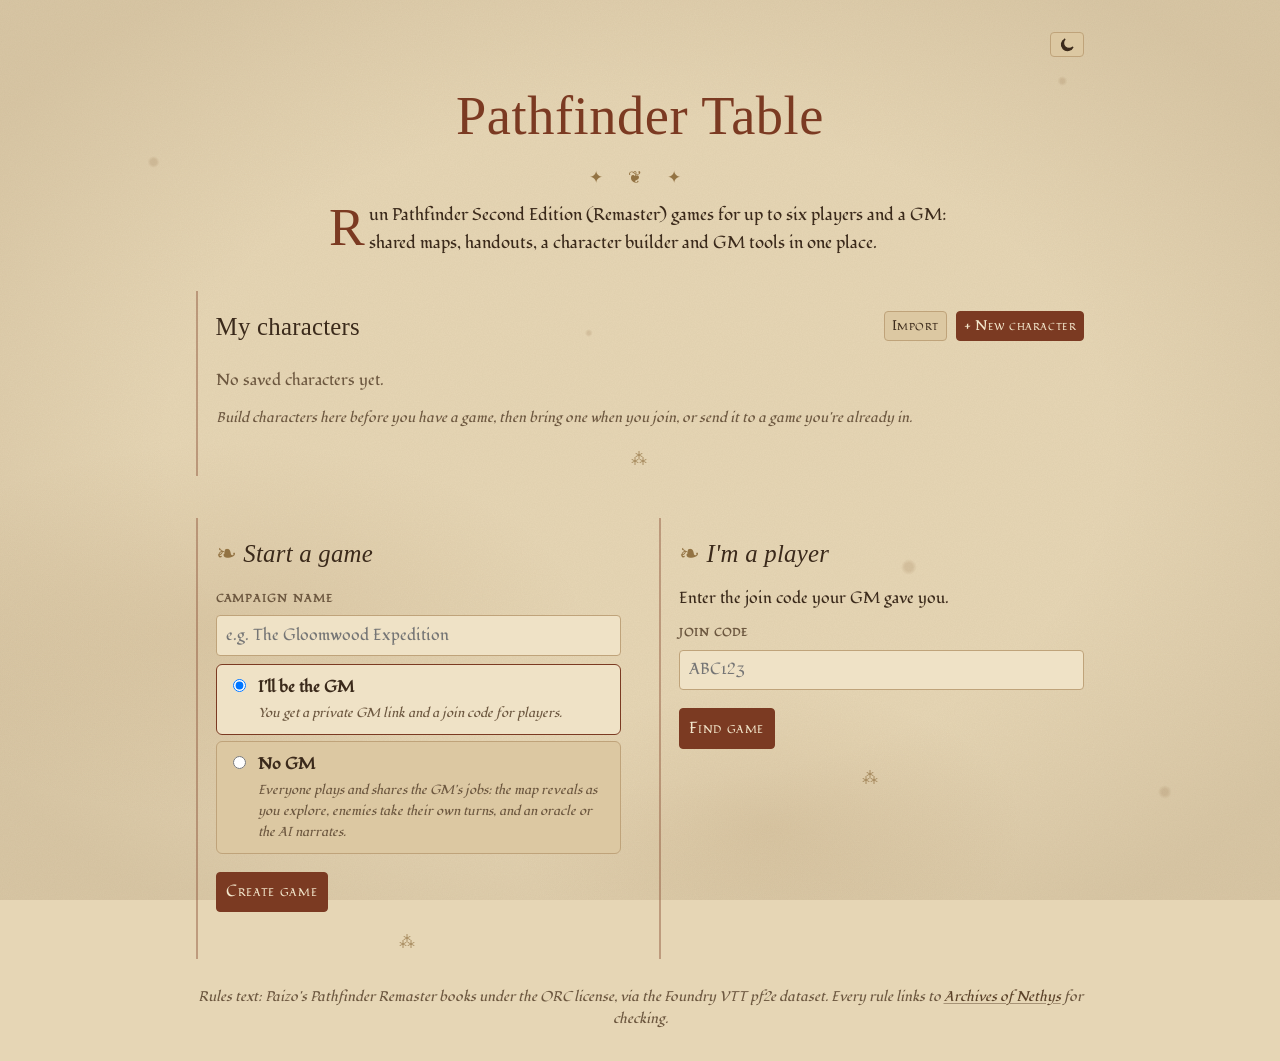
==== commit ebab098e: "Shops and starting wealth, armor fit, handwritten font, theme memory, no em dashes - Starting wealth" ====
--- a/public/index.html
+++ b/public/index.html
@@ -13,7 +13,7 @@
   <title>Pathfinder Table</title>
   <link rel="preconnect" href="https://fonts.googleapis.com">
   <link rel="preconnect" href="https://fonts.gstatic.com" crossorigin>
-  <link rel="stylesheet" href="https://fonts.googleapis.com/css2?family=Crimson+Pro:ital,wght@0,400;0,600;1,400&family=IM+Fell+English:ital@0;1&display=swap">
+  <link rel="stylesheet" href="https://fonts.googleapis.com/css2?family=Fondamento:ital@0;1&family=IM+Fell+English:ital@0;1&display=swap">
   <link rel="stylesheet" href="css/style.css">
   <link rel="icon" href="data:image/svg+xml,<svg xmlns='http://www.w3.org/2000/svg' viewBox='0 0 32 32'><path d='M16 2 29 9v14L16 30 3 23V9z' fill='%23a33b2b'/><text x='16' y='21' font-size='13' text-anchor='middle' fill='white' font-family='serif'>20</text></svg>">
 </head>
--- a/public/css/style.css
+++ b/public/css/style.css
@@ -6,7 +6,7 @@
   --parchment: #f3e4c0; --parchment-ink: #3b2a14; --radius: 6px;
   --shadow: 0 1px 0 var(--line), 0 6px 18px var(--page-shade);
   --font-display: "IM Fell English", "IM FELL English", Georgia, "Times New Roman", serif;
-  --font-body: "Crimson Pro", "Iowan Old Style", "Palatino Linotype", Palatino, Georgia, serif;
+  --font-body: "Fondamento", "Crimson Pro", "Iowan Old Style", "Palatino Linotype", Palatino, Georgia, serif;
   font-family: var(--font-body); color-scheme: light;
 }
 @media (prefers-color-scheme: dark) {
@@ -538,3 +538,177 @@
 .code { letter-spacing: .12em; }
 .theme-btn { font-family: system-ui, -apple-system, "Segoe UI", sans-serif; font-size: 1rem; }
 .hero p { text-align: left; }
+
+
+/* ================= matte sepia (overrides the storybook block above) =================
+   Flat, uncoated paper: no gloss, no soft drop shadows, a faint grain, sepia inks,
+   and torn edges where pages end. */
+:root { --bg: #e6d6b5; --panel: #efe2c6; --panel2: #dcc8a2; --ink: #3b2a1b; --muted: #6d5840; --line: #bfa37a; --gold: #937343; --accent: #7b3a22; --accent-ink: #f3e7cc; --accent2: #5a4128; --ok: #5b6a33; --warn: #8c5a1e; --shadow: none; --page-shade: transparent;
+  --grain: url("data:image/svg+xml,%3Csvg%20xmlns%3D%22http%3A//www.w3.org/2000/svg%22%20width%3D%22220%22%20height%3D%22220%22%3E%3Cfilter%20id%3D%22n%22%3E%3CfeTurbulence%20type%3D%22fractalNoise%22%20baseFrequency%3D%22.85%22%20numOctaves%3D%222%22%20stitchTiles%3D%22stitch%22/%3E%3CfeColorMatrix%20values%3D%220%200%200%200%20.35%20%200%200%200%200%20.24%20%200%200%200%200%20.12%20%200%200%200%20.09%200%22/%3E%3C/filter%3E%3Crect%20width%3D%22100%25%22%20height%3D%22100%25%22%20filter%3D%22url%28%23n%29%22/%3E%3C/svg%3E"); --torn-bottom: url("data:image/svg+xml,%3Csvg%20xmlns%3D%22http%3A//www.w3.org/2000/svg%22%20width%3D%22240%22%20height%3D%2212%22%20viewBox%3D%220%200%20240%2012%22%20preserveAspectRatio%3D%22none%22%3E%3Cpath%20d%3D%22M0%200%20H240%20L240%202.8%20L238%208.5%20L235%209.8%20L231%208.6%20L227%204.0%20L224%204.0%20L216%205.9%20L210%205.7%20L202%204.6%20L198%204.8%20L190%202.7%20L185%204.9%20L182%205.3%20L178%202.8%20L172%205.4%20L166%203.4%20L160%202.7%20L152%209.3%20L146%206.6%20L142%202.6%20L138%204.5%20L134%209.4%20L129%206.4%20L124%206.1%20L116%2010.1%20L113%204.4%20L110%204.3%20L104%203.8%20L99%204.9%20L96%204.1%20L92%205.8%20L84%202.4%20L79%205.6%20L73%208.9%20L69%206.0%20L64%206.6%20L59%204.1%20L53%205.1%20L50%204.7%20L46%209.7%20L42%206.1%20L34%204.7%20L29%2010.6%20L25%204.0%20L22%204.9%20L18%202.6%20L15%204.8%20L12%209.3%20L8%206.5%20L3%209.6%20L0%202.8%20Z%22%20fill%3D%22%23000%22/%3E%3C/svg%3E"); --torn-top: url("data:image/svg+xml,%3Csvg%20xmlns%3D%22http%3A//www.w3.org/2000/svg%22%20width%3D%22240%22%20height%3D%2212%22%20viewBox%3D%220%200%20240%2012%22%20preserveAspectRatio%3D%22none%22%3E%3Cpath%20d%3D%22M0%2012%20H240%20L240%206.9%20L238%207.6%20L230%208.4%20L227%207.6%20L223%206.1%20L219%202.6999999999999993%20L211%209.2%20L203%205.4%20L195%205.9%20L189%208.2%20L186%205.8%20L181%207.1%20L173%203.4000000000000004%20L169%209.0%20L163%205.3%20L160%201.0999999999999996%20L157%207.3%20L152%206.7%20L144%209.3%20L138%202.1999999999999993%20L134%209.1%20L131%206.3%20L125%201.1999999999999993%20L120%209.1%20L116%206.1%20L113%209.6%20L108%207.6%20L100%206.9%20L95%202.5999999999999996%20L91%208.2%20L86%205.3%20L81%206.5%20L75%206.0%20L72%207.5%20L68%205.9%20L64%206.9%20L59%206.1%20L55%208.2%20L50%208.7%20L47%208.5%20L44%206.5%20L36%209.0%20L32%207.6%20L27%209.3%20L21%207.7%20L15%209.4%20L7%205.2%20L3%206.9%20L0%206.9%20Z%22%20fill%3D%22%23000%22/%3E%3C/svg%3E"); }
+@media (prefers-color-scheme: dark) { :root:not([data-theme="light"]) { --bg: #221a12; --panel: #2c2218; --panel2: #382b1e; --ink: #e2d0ad; --muted: #a8917a; --line: #57432e; --gold: #b38f58; --accent: #c4885a; --accent-ink: #221a12; --accent2: #c9ad82; --ok: #a7b27a; --warn: #d6a35c; color-scheme: dark; } }
+:root[data-theme="dark"] { --bg: #221a12; --panel: #2c2218; --panel2: #382b1e; --ink: #e2d0ad; --muted: #a8917a; --line: #57432e; --gold: #b38f58; --accent: #c4885a; --accent-ink: #221a12; --accent2: #c9ad82; --ok: #a7b27a; --warn: #d6a35c; color-scheme: dark; }
+
+body { background: var(--grain), radial-gradient(ellipse at 50% 50%, transparent 60%, var(--edge-burn) 100%), var(--bg); background-attachment: fixed; }
+:root { --edge-burn: rgba(90, 58, 20, .10); }
+@media (prefers-color-scheme: dark) { :root:not([data-theme="light"]) { --edge-burn: rgba(0, 0, 0, .30); } }
+:root[data-theme="dark"] { --edge-burn: rgba(0, 0, 0, .30); }
+@media (max-width: 760px) { .builder-head { background: var(--grain), var(--bg); } }
+a { text-decoration-color: color-mix(in srgb, var(--accent2) 45%, transparent); }
+
+/* flat, matte controls */
+button, .button { box-shadow: none; }
+button.primary { background: var(--accent); border-color: var(--accent); color: var(--accent-ink); box-shadow: none; }
+button:hover:not(:disabled), .button:hover { filter: none; background: color-mix(in srgb, var(--panel2) 85%, var(--ink) 15%); }
+button.primary:hover:not(:disabled) { background: color-mix(in srgb, var(--accent) 85%, var(--ink) 15%); }
+input, select, textarea { background: var(--panel); box-shadow: none; }
+
+/* pages: flat paper with an inked hairline frame and a torn lower edge */
+.card, .bsec, .vital, .seat-card, .handout-card, .note, .strike, .lib-card, .quick-rules section, .info-card, .modal, .action-sheet, .builder-summary {
+  background-image: var(--grain); box-shadow: inset 0 0 0 3px var(--panel), inset 0 0 0 4px color-mix(in srgb, var(--gold) 30%, transparent);
+}
+.card, .bsec, .seat-card, .handout-card, .quick-rules section {
+  border-bottom: none; padding-bottom: calc(1em + 10px);
+  -webkit-mask: var(--torn-bottom) bottom / 240px 12px repeat-x, linear-gradient(#000 0 0) top / 100% calc(100% - 11px) no-repeat;
+          mask: var(--torn-bottom) bottom / 240px 12px repeat-x, linear-gradient(#000 0 0) top / 100% calc(100% - 11px) no-repeat;
+}
+.topbar { border-bottom: none; padding-bottom: calc(.5em + 10px); margin-bottom: -6px; background: var(--grain), var(--panel);
+  -webkit-mask: var(--torn-bottom) bottom / 240px 12px repeat-x, linear-gradient(#000 0 0) top / 100% calc(100% - 11px) no-repeat;
+          mask: var(--torn-bottom) bottom / 240px 12px repeat-x, linear-gradient(#000 0 0) top / 100% calc(100% - 11px) no-repeat; }
+.side { border-left: 1px solid var(--line); background: var(--grain), var(--panel); }
+.tabs:not(.bottom-nav) button.active { box-shadow: inset 0 2px 0 var(--accent); }
+.bottom-nav { border-top: none !important; padding-top: calc(.25em + 10px) !important; background: var(--grain), var(--panel) !important;
+  -webkit-mask: var(--torn-top) top / 240px 12px repeat-x, linear-gradient(#000 0 0) bottom / 100% calc(100% - 11px) no-repeat;
+          mask: var(--torn-top) top / 240px 12px repeat-x, linear-gradient(#000 0 0) bottom / 100% calc(100% - 11px) no-repeat; }
+.bottom-nav button.active { box-shadow: none; text-decoration: underline; text-decoration-color: var(--accent); text-underline-offset: 3px; }
+
+/* sepia-tone the colorful bits so nothing breaks the photograph */
+.nav-icon, .as-icon, .map-canvas, .token-dot, .ho-mapfrag img { filter: sepia(.55) saturate(.75); }
+.nav-icon .badge { filter: none; }
+.map-wrap { box-shadow: inset 0 0 0 4px var(--panel), inset 0 0 0 5px color-mix(in srgb, var(--gold) 60%, transparent); }
+.hpbar div { background: var(--ok); }
+.handout { box-shadow: inset 0 0 0 1px color-mix(in srgb, var(--parchment-ink) 25%, transparent); background-image: var(--grain); }
+.toast { box-shadow: none; }
+.modal-back, .sheet-back { background: rgba(40, 28, 16, .45); }
+.mode-opt:has(input:checked) { background: var(--panel); }
+.exit-btn { font-family: var(--font-display); font-variant: normal; letter-spacing: 0; font-size: 1rem; white-space: nowrap; }
+@media (max-width: 760px) {
+  .topbar .tag { flex-shrink: 0; max-width: 34vw; }
+  .topbar .title { flex: 1 1 0; }
+}
+@media (max-width: 760px) { .topbar .spacer { display: none; } }
+
+/* ================= old journal (final layer) =================
+   The page is old paper: tea stains, foxing and darkened edges, no torn
+   fringes. Sections are journal entries written on it: no box, a faded red
+   margin rule, an italic title and a ⁂ between entries. */
+:root { --margin-rule: color-mix(in srgb, var(--accent) 38%, transparent); --stain: rgba(120, 78, 30, .10); --fox: rgba(110, 66, 24, .14); }
+@media (prefers-color-scheme: dark) { :root:not([data-theme="light"]) { --stain: rgba(0, 0, 0, .22); --fox: rgba(0, 0, 0, .28); } }
+:root[data-theme="dark"] { --stain: rgba(0, 0, 0, .22); --fox: rgba(0, 0, 0, .28); }
+
+body {
+  line-height: 1.6;
+  background:
+    var(--grain),
+    /* foxing: small age spots */
+    radial-gradient(circle at 12% 18%, var(--fox) 0 3px, transparent 6px),
+    radial-gradient(circle at 83% 9%, var(--fox) 0 2px, transparent 5px),
+    radial-gradient(circle at 71% 63%, var(--fox) 0 4px, transparent 8px),
+    radial-gradient(circle at 24% 81%, var(--fox) 0 2px, transparent 5px),
+    radial-gradient(circle at 91% 88%, var(--fox) 0 3px, transparent 7px),
+    radial-gradient(circle at 46% 37%, var(--fox) 0 1.5px, transparent 4px),
+    /* tea stains: large soft rings */
+    radial-gradient(ellipse 40% 30% at 18% 70%, var(--stain), transparent 70%),
+    radial-gradient(ellipse 28% 22% at 60% 92%, var(--stain), transparent 72%),
+    /* aged, darker edges */
+    radial-gradient(ellipse at 50% 50%, transparent 52%, var(--edge-burn) 88%, color-mix(in srgb, var(--edge-burn) 100%, var(--edge-burn)) 100%),
+    var(--bg);
+  background-attachment: fixed;
+}
+
+/* no torn fringes anywhere */
+.card, .bsec, .seat-card, .handout-card, .quick-rules section, .topbar, .bottom-nav { -webkit-mask: none !important; mask: none !important; }
+.topbar { margin-bottom: 0; padding-bottom: .5em; border-bottom: 3px double var(--line); background: var(--grain), var(--panel); }
+.bottom-nav { padding-top: .35em !important; border-top: 3px double var(--line) !important; }
+
+/* journal entries */
+.card, .bsec {
+  background: transparent; border: none; border-radius: 0; box-shadow: none;
+  border-left: 2px solid var(--margin-rule);
+  padding: .4em 0 .4em 1.1em; margin: 1.6em 0 0;
+}
+.card::after, .bsec::after { content: "⁂"; display: block; text-align: center; color: var(--gold); margin: 1.1em 0 -.2em -1.1em; letter-spacing: .3em; opacity: .8; }
+.bsec > h3, .card > h2 { font-style: italic; border-bottom: none; padding-bottom: 0; margin-bottom: .5em; }
+.bsec > h3::before, .card > h2::before { content: "❧ "; font-style: normal; }
+.cards { gap: 0 2.4em; }
+.landing .card { padding-left: 1.1em; }
+
+/* smaller pieces stay as plain paper slips: flat, one hairline, no frame */
+.vital, .seat-card, .handout-card, .note, .strike, .lib-card, .quick-rules section, .info-card, .ref-item, .spell-rank {
+  box-shadow: none; border: 1px solid color-mix(in srgb, var(--line) 80%, transparent); border-radius: 3px;
+  background: color-mix(in srgb, var(--panel) 70%, transparent);
+}
+.ref-item { border: none; border-bottom: 1px solid color-mix(in srgb, var(--line) 70%, transparent); background: transparent; border-radius: 0; padding: .6em 0; }
+.spell-rank { border: none; background: transparent; }
+
+/* room to breathe */
+.field { margin: .55em 0; gap: .3em; }
+.grid2, .grid3 { gap: .4em 1.1em; }
+.row { gap: .6em; }
+.info-cards { gap: .8em; margin-top: 1em; }
+.info-card, .vital, .seat-card, .lib-card, .strike, .note { padding: .75em .9em; }
+.lib-list, .notes, .feat-slots { gap: .6em; }
+.feat-slot { padding: .35em 0; }
+.boost-row { margin: .6em 0; gap: .45em; }
+.chips { gap: .45em; }
+.sheet-vitals { gap: .8em; margin: 1em 0; }
+.sheet-cols { gap: 1.6em; }
+.hint { margin: .45em 0; }
+.tabs { margin-bottom: 1em; }
+
+/* collapsed descriptions: exactly three whole lines, then "more" (no half-line fade) */
+.rich.collapsed { -webkit-mask-image: none; mask-image: none; max-height: none; display: -webkit-box; -webkit-box-orient: vertical; -webkit-line-clamp: 3; line-clamp: 3; overflow: hidden; }
+.rich.collapsed > * { margin: 0; }
+.rich.collapsed hr, .rich.collapsed ul, .rich.collapsed table { display: none; }
+
+/* builder header: title on its own line on phones */
+@media (max-width: 760px) {
+  .builder-head { flex-direction: column; align-items: stretch; gap: .5em; padding: .4em 0 .6em; }
+  .builder-head .row { justify-content: flex-start; flex-wrap: wrap; }
+  .card, .bsec { padding-left: .9em; }
+  .card::after, .bsec::after { margin-left: -.9em; }
+  .field { margin: .65em 0; }
+}
+.picker-btn, .picker-btn small { font-variant: normal; letter-spacing: 0; }
+.custom-heritage { background: transparent; border-top: 1px dashed var(--line); padding-top: .6em; margin-top: .6em; }
+.chip.on.flaw { background: var(--accent); border-color: var(--accent); color: var(--accent-ink); }
+.boost-row .chip:disabled.on { opacity: 1; }
+.boost-row .lbl { min-width: 15em; }
+
+/* Fonts: handwritten body (Fondamento) in every control, dropdowns included */
+input, select, textarea, option, optgroup { font-family: var(--font-body); font-size: 1rem; color: var(--ink); }
+select { font-variant: normal; letter-spacing: 0; }
+optgroup { font-style: normal; font-weight: 700; }
+
+/* Money & shops */
+.purse { border: 1px solid var(--line); border-radius: 6px; padding: .6em .8em; margin: .4em 0 .8em; background: color-mix(in srgb, var(--panel) 70%, transparent); }
+.purse.over { border-color: var(--accent); }
+.purse-row { display: flex; flex-wrap: wrap; align-items: center; gap: .5em 1em; margin: .25em 0; }
+.purse-row .lbl { font-variant: small-caps; letter-spacing: .04em; color: var(--muted); }
+.purse .hint { margin: .3em 0 0; }
+.gear-list { display: flex; flex-direction: column; gap: .25em; margin: .3em 0 .6em; }
+.gear-row { display: grid; grid-template-columns: minmax(10em, 1fr) auto auto; align-items: center; gap: .3em 1em; padding: .25em 0; border-bottom: 1px dotted var(--line); }
+.gear-row .qty { display: inline-flex; align-items: center; gap: .4em; }
+.gear-row .qty span { min-width: 1.5em; text-align: center; }
+.table-wrap { overflow-x: auto; }
+table.stock { width: 100%; border-collapse: collapse; margin: .4em 0; }
+table.stock th, table.stock td { padding: .3em .5em; border-bottom: 1px dotted var(--line); text-align: left; vertical-align: middle; }
+table.stock th { font-variant: small-caps; letter-spacing: .04em; color: var(--muted); font-weight: 400; }
+table.stock .num { text-align: right; white-space: nowrap; }
+table.stock tr.sold-out td { opacity: .5; }
+.shop.closed { opacity: .85; }
+.shop .tag { margin-left: .5em; font-size: .7em; vertical-align: middle; }
+.shop-draft { margin-top: .6em; }
+details.sell { margin-top: .6em; }
+details.sell summary { cursor: pointer; font-variant: small-caps; letter-spacing: .04em; }
+.grid3 > .span-all, .grid2 > .span-all { grid-column: 1 / -1; }
+.span-all select { max-width: 44em; }
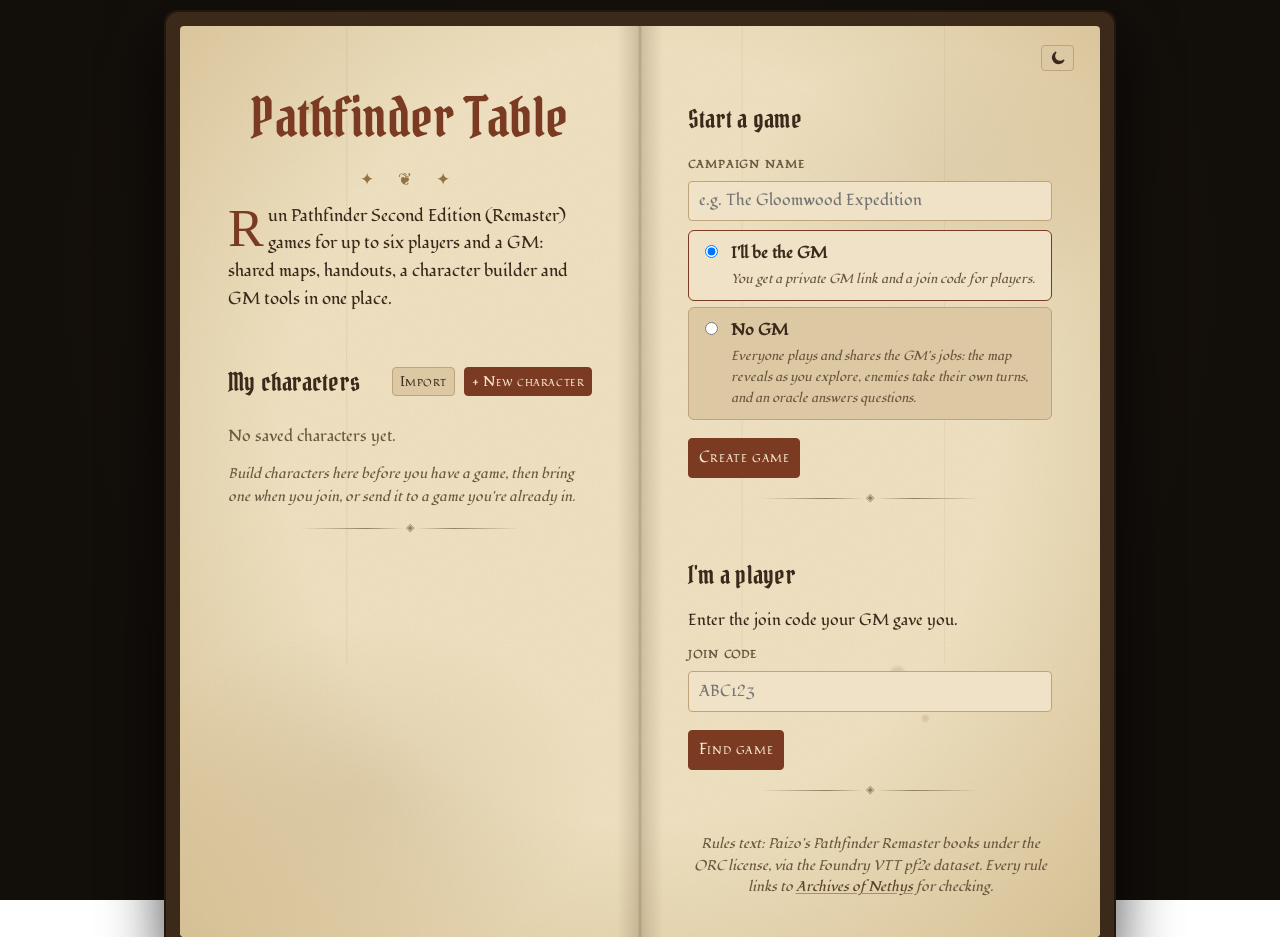
==== commit cd18f109: "Book layout on desktop The app sits as an open journal on a dark desk: leather cover, page edges, ma" ====
--- a/public/index.html
+++ b/public/index.html
@@ -13,7 +13,7 @@
   <title>Pathfinder Table</title>
   <link rel="preconnect" href="https://fonts.googleapis.com">
   <link rel="preconnect" href="https://fonts.gstatic.com" crossorigin>
-  <link rel="stylesheet" href="https://fonts.googleapis.com/css2?family=Fondamento:ital@0;1&family=IM+Fell+English:ital@0;1&display=swap">
+  <link rel="stylesheet" href="https://fonts.googleapis.com/css2?family=Fondamento:ital@0;1&family=IM+Fell+English:ital@0;1&family=Pirata+One&display=swap">
   <link rel="stylesheet" href="css/style.css">
   <link rel="icon" href="data:image/svg+xml,<svg xmlns='http://www.w3.org/2000/svg' viewBox='0 0 32 32'><path d='M16 2 29 9v14L16 30 3 23V9z' fill='%23a33b2b'/><text x='16' y='21' font-size='13' text-anchor='middle' fill='white' font-family='serif'>20</text></svg>">
 </head>
--- a/public/css/style.css
+++ b/public/css/style.css
@@ -712,3 +712,125 @@
 details.sell summary { cursor: pointer; font-variant: small-caps; letter-spacing: .04em; }
 .grid3 > .span-all, .grid2 > .span-all { grid-column: 1 / -1; }
 .span-all select { max-width: 44em; }
+
+/* Pets */
+.pet-edit { border-top: 1px dotted var(--line); padding-top: .6em; margin-top: .6em; }
+.pet-edit h4 .tag { margin-left: .5em; font-size: .75em; }
+.statblock.pet { margin-top: .6em; }
+.pets .statblock.pet { margin-top: 0; }
+
+/* ================= the book (final layer, desktop) =================
+   The app is an open journal lying on a dark desk: a leather cover, a stack of
+   page edges, the main view on the left page and the table talk on the right,
+   a ribbon bookmark in the gutter, and parchment tab labels along the top.
+   Headings are blackletter; the writing stays handwritten (Fondamento). */
+:root {
+  --font-black: "Pirata One", "IM Fell English", Georgia, serif;
+  --desk: #120e0a; --cover: #3b2a1a; --cover-edge: #22180f; --page-edge: #d9c9a4;
+  --page: #efe2c2; --page-dark: #d8c296; --ribbon: #c9a64a; --ribbon-dark: #8e6f22; --tab: #d6b766; --tab-ink: #3b2a10;
+  --drip: rgba(120, 82, 36, .07);
+}
+@media (prefers-color-scheme: dark) { :root:not([data-theme="light"]) { --desk: #080605; --cover: #2a1d12; --cover-edge: #140e08; --page-edge: #4a3b28; --page: #2a2118; --page-dark: #1d1610; --ribbon: #a8862f; --ribbon-dark: #5e4914; --tab: #8b6f2c; --tab-ink: #f3e5c0; --drip: rgba(0, 0, 0, .18); } }
+:root[data-theme="dark"] { --desk: #080605; --cover: #2a1d12; --cover-edge: #140e08; --page-edge: #4a3b28; --page: #2a2118; --page-dark: #1d1610; --ribbon: #a8862f; --ribbon-dark: #5e4914; --tab: #8b6f2c; --tab-ink: #f3e5c0; --drip: rgba(0, 0, 0, .18); }
+
+h1, h2, h3, .bsec > h3, .card > h2, .hero h1, .brand, .sum-title { font-family: var(--font-black); font-weight: 400; letter-spacing: .01em; }
+.bsec > h3, .card > h2 { font-style: normal; font-size: 1.55rem; }
+.bsec > h3::before, .card > h2::before { content: none; }
+h4 { font-family: var(--font-black); font-weight: 400; font-size: 1.15rem; }
+
+/* aged paper used for every page */
+.layout > .main, .layout > .side, #app > .landing, #app > .lib-page, #app > .builder {
+  background:
+    /* faint drips running down the page */
+    linear-gradient(90deg, transparent 18%, var(--drip) 18.1%, transparent 18.3%, transparent 61%, var(--drip) 61.1%, transparent 61.25%, transparent 83%, var(--drip) 83.1%, transparent 83.2%) top / 100% 70% no-repeat,
+    radial-gradient(circle at 14% 9%, var(--fox) 0 3px, transparent 7px),
+    radial-gradient(circle at 17% 12%, var(--fox) 0 1.5px, transparent 4px),
+    radial-gradient(circle at 78% 71%, var(--fox) 0 4px, transparent 9px),
+    radial-gradient(circle at 81% 76%, var(--fox) 0 2px, transparent 5px),
+    radial-gradient(ellipse 30% 22% at 82% 18%, var(--stain), transparent 70%),
+    radial-gradient(ellipse 36% 26% at 20% 84%, var(--stain), transparent 72%),
+    var(--grain),
+    radial-gradient(ellipse at 50% 45%, var(--page) 55%, var(--page-dark) 100%);
+}
+
+@media (min-width: 761px) {
+  body { background: radial-gradient(ellipse at 50% 30%, color-mix(in srgb, var(--desk) 80%, #3a2a1a) 0, var(--desk) 70%) fixed; }
+  /* running head on the desk */
+  .topbar { background: transparent; border: none; color: #e8d9b6; padding-bottom: .2em; }
+  .topbar .title, .topbar .brand { color: #f0e2bf; }
+  .topbar button, .topbar .button { background: color-mix(in srgb, var(--tab) 85%, transparent); color: var(--tab-ink); border-color: var(--ribbon-dark); }
+  .topbar .code, .topbar .tag, .topbar .seat-tag { color: #e8d9b6; border-color: #7a6440; }
+
+  /* the open book */
+  .layout {
+    position: relative; margin: 26px auto 18px; width: min(1560px, calc(100vw - 56px)); height: calc(100vh - 49px - 44px);
+    grid-template-columns: minmax(0, 1fr) minmax(320px, 36%); gap: 0;
+    padding: 14px 16px 16px; border-radius: 10px;
+    background: linear-gradient(180deg, var(--cover), var(--cover-edge));
+    box-shadow: 0 0 0 2px var(--cover-edge), 0 24px 60px rgba(0, 0, 0, .7), inset 0 0 0 1px rgba(255, 220, 160, .08);
+  }
+  .layout > .main, .layout > .side {
+    position: relative; border: none; border-radius: 3px 0 0 3px;
+    box-shadow: -1px 0 0 var(--page-edge), -3px 1px 0 color-mix(in srgb, var(--page-edge) 70%, #000), -5px 2px 0 var(--page-edge), -7px 3px 0 color-mix(in srgb, var(--page-edge) 60%, #000);
+  }
+  .layout > .main {
+    padding: 1.2em 2.6em 2em 2.4em;
+    box-shadow: inset -34px 0 30px -24px rgba(40, 22, 6, .38), -1px 0 0 var(--page-edge), -3px 1px 0 color-mix(in srgb, var(--page-edge) 70%, #000), -5px 2px 0 var(--page-edge), -7px 3px 0 color-mix(in srgb, var(--page-edge) 60%, #000);
+  }
+  .layout > .side {
+    border-radius: 0 3px 3px 0; border-left: none;
+    box-shadow: 1px 0 0 var(--page-edge), 3px 1px 0 color-mix(in srgb, var(--page-edge) 70%, #000), 5px 2px 0 var(--page-edge), 7px 3px 0 color-mix(in srgb, var(--page-edge) 60%, #000);
+    padding: .4em 1.1em 0 2.4em;
+  }
+  /* the gutter: shadows meeting in the middle */
+  .layout > .side::after { content: ""; position: absolute; inset: 0 auto 0 0; width: 34px; pointer-events: none; background: linear-gradient(90deg, rgba(40, 22, 6, .32), rgba(60, 35, 10, .12) 40%, transparent); }
+  /* the ribbon bookmark */
+  .layout > .side::before {
+    content: ""; position: absolute; top: -14px; left: 10px; width: 26px; height: min(78%, 640px); z-index: 4; pointer-events: none;
+    background: linear-gradient(90deg, var(--ribbon-dark), var(--ribbon) 30%, color-mix(in srgb, var(--ribbon) 70%, #fff) 50%, var(--ribbon) 70%, var(--ribbon-dark));
+    clip-path: polygon(0 0, 100% 0, 100% 100%, 50% calc(100% - 16px), 0 100%);
+    filter: drop-shadow(1px 2px 2px rgba(0, 0, 0, .35));
+  }
+
+  /* tab labels: parchment flags slanted along the top of the left page */
+  .main > .tabset > .tabs, .tabs:not(.bottom-nav) {
+    background: transparent; border-bottom: none; gap: .35em .25em; padding: .2em 0 .8em; position: sticky; top: 0;
+  }
+  .tabs:not(.bottom-nav) button {
+    position: relative; font-family: var(--font-black); font-size: 1.12rem; letter-spacing: .02em;
+    color: var(--tab-ink); background: linear-gradient(180deg, color-mix(in srgb, var(--tab) 80%, #fff), var(--tab));
+    border: none; border-radius: 0; padding: .25em 1.05em .3em .9em;
+    clip-path: polygon(0 0, 100% 0, calc(100% - 9px) 50%, 100% 100%, 0 100%, 7px 50%);
+    transform: rotate(-2deg); box-shadow: none; opacity: .86;
+  }
+  .tabs:not(.bottom-nav) button:nth-child(even) { transform: rotate(1.5deg); }
+  .tabs:not(.bottom-nav) button:hover { opacity: 1; }
+  .tabs:not(.bottom-nav) button.active { opacity: 1; transform: rotate(0) translateY(-2px); background: linear-gradient(180deg, color-mix(in srgb, var(--ribbon) 70%, #fff), var(--ribbon)); color: #2a1b06; font-weight: 400; }
+  .tabs .badge { font-family: var(--font-body); margin-left: .35em; }
+
+  /* journal entries: no boxes, ornamental dividers like the reference pages */
+  .layout .bsec, .layout .card { border-left: none; padding: .2em 0 .2em; margin: 1.1em 0 0; }
+  .layout .bsec::after, .layout .card::after {
+    content: "◈"; margin: 1em auto 0; width: 60%; font-size: .7em; color: var(--muted); letter-spacing: 0; opacity: .7;
+    background: linear-gradient(90deg, transparent, var(--muted) 30%, transparent 47%, transparent 53%, var(--muted) 70%, transparent) center / 100% 1px no-repeat;
+  }
+  .builder-summary { background: transparent; border: 1px solid color-mix(in srgb, var(--line) 70%, transparent); box-shadow: 2px 3px 0 rgba(60, 35, 10, .08); }
+
+  /* landing, library and builder pages outside a game: one open book too */
+  #app > .landing, #app > .lib-page, #app > .builder {
+    position: relative; margin: 26px auto; width: min(1280px, calc(100vw - 56px)); padding: 2em 3em 2.4em; border-radius: 4px;
+    box-shadow: 0 0 0 14px var(--cover), 0 0 0 16px var(--cover-edge), 0 24px 60px 16px rgba(0, 0, 0, .7);
+  }
+  #app > .landing { display: grid; grid-template-columns: minmax(0, 1fr) minmax(0, 1fr); column-gap: 6em; align-items: start; }
+  #app > .landing > .landing-theme { position: absolute; top: 1.2em; right: 1.6em; }
+  #app > .landing .cards { display: block; }
+  #app > .landing .card, #app > .landing .bsec { border-left: none; padding-left: 0; }
+  #app > .landing .card::after, #app > .landing .bsec::after {
+    content: "◈"; margin: 1em auto 0; width: 60%; font-size: .7em; color: var(--muted); letter-spacing: 0; opacity: .7;
+    background: linear-gradient(90deg, transparent, var(--muted) 30%, transparent 47%, transparent 53%, var(--muted) 70%, transparent) center / 100% 1px no-repeat;
+  }
+  #app > .landing .hero { text-align: center; }
+  #app > .landing::before { content: ""; position: absolute; top: 0; bottom: 0; left: 50%; width: 46px; transform: translateX(-50%); pointer-events: none;
+    background: linear-gradient(90deg, transparent, rgba(60, 35, 10, .16) 45%, rgba(40, 22, 6, .3) 50%, rgba(60, 35, 10, .16) 55%, transparent); }
+  #app > .landing .cards { column-gap: 5em; }
+}
